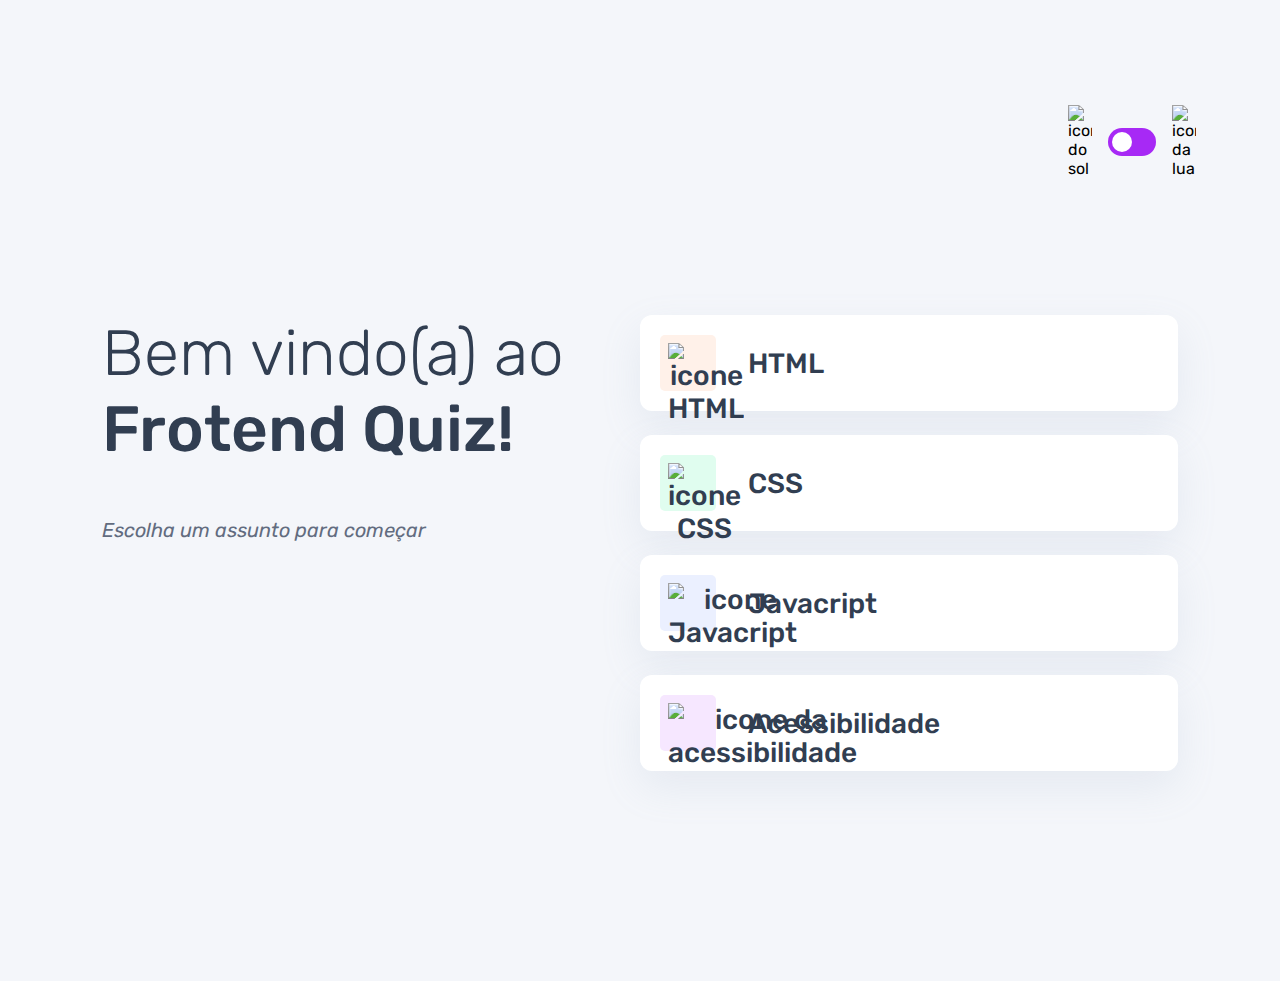
==== index.html @ b5cb2a6a "primeiros ajustes do tema no Javacript" ====
<!DOCTYPE html>
<html lang="en">
<head>
    <meta charset="UTF-8">
    <meta name="viewport" content="width=device-width, initial-scale=1.0">
    <link rel="preconnect" href="https://fonts.googleapis.com">
    <link rel="preconnect" href="https://fonts.gstatic.com" crossorigin>
    <link href="https://fonts.googleapis.com/css2?family=Rubik:ital,wght@0,300..900;1,300..900&display=swap" rel="stylesheet">
    <link rel="stylesheet" href="style.css">
    <script src="./script.js" defer></script>
    <title>Quiz App</title>
</head>
<body>
    <header>
        <div class="tema">
            <img src="./assets/images/icon-sun-dark.svg" alt="icone do sol">
            <button>
                <div></div>
            </button>
            <img src="./assets/images/icon-moon-dark.svg" alt="icone da lua">
        </div>
       
    </header>

    <main>

      <section class="boas_vindas">
        <h1>
                Bem vindo(a) ao <br> 
            <strong>Frotend Quiz!</strong>
        </h1>
        <p>Escolha um assunto para começar</p>
      </section>

        <section class="assuntos">
            <button class="botao_html">
                <div>
                    <img src="./assets/images/icon-html.svg" alt="icone HTML">
                </div>
                HTML
            </button>

            <button class="botao_css">
                <div>
                    <img src="./assets/images/icon-css.svg" alt="icone CSS">
                </div>
                CSS
            </button>

            <button class="botao_javascript">
                <div>
                    <img src="./assets/images/icon-js.svg" alt="icone Javacript">
                </div>
                Javacript
            </button>

            <button class="botao_acessibilidade">
                <div>
                    <img src="./assets/images/icon-accessibility.svg" alt="icone da acessibilidade">
                </div>
                Acessibilidade
            </button>
        </section>

    </main>

    <a href="./pages/quiz/quiz.html"></a>
</body>
</html>
---- style.css ----
*{
    margin: 0;
    padding: 0;
    box-sizing: border-box;
    font-family: "Rubik", sans-serif;
    -webkit-font-smoothing: antialiased;
}

:root{
    --bg-color: #f4f6fa;
    --purple: #a729f5;
    --primary-text-color: #313e51;
    --secondary-text-color: #626c7f;
    --button-bg: #fff;
    --shadow: 0px 16px 40px 0px rgba(143, 160, 193, 0.14);
    --bg-html: #fff1e9;
    --bg-css: #e0fdef;
    --bg-javascript: #ebf0ff;
    --bg-acessibilidade: #f6e7ff;
    --white: #fff;
    --bg-mobile: url(./assets/images/pattern-background-mobile-light.svg);
    --bg-desktop: url(./assets/images/pattern-background-desktop-light.svg);

}

body.escuro {
    --bg-color: #313e51;
    --bg-mobile: url(./assets/images/pattern-background-mobile-dark.svg);
    --bg-desktop: url(./assets/images/pattern-background-desktop-dark.svg);
    --primary-text-color: #fff;
    --secondaru-text-color: #abc1e1;
    --button-bg: #3b4d66;
    --shadow: 0px 16px 40px 0px rgba(49, 62, 81, 0.14);

}

body{
    height: 100svh;
    background: var(--bg-mobile) var(--bg-color);
    background-repeat: no-repeat;
    background-size: cover;
}

header{

    padding: 16px 24px;
    display: flex;
    justify-content: flex-end;
    max-width: 1160px;
    margin-inline: auto;
 
}

.tema{
    padding: 8px 0;
    display: flex;
    align-items: center;
    gap: 8px;
}

.tema img{
    width: 16px;
}

.tema button {
    height: 20px;
    width: 32px;
    background: var(--purple);
    border: 0;
    border-radius: 999px;
    padding: 4px;
    display: flex;
}

.tema button div{
    background: var(--white);
    width: 12px;
    height: 12px;
    border-radius: 999px;
}

main{
    padding: 32px 42px;

}

.boas_vindas{
    margin-bottom: 40px;
}

.boas_vindas h1{
    font-size: 40px;
    font-weight: 300;
    color: var(--primary-text-color);
    margin-bottom: 16px;
}

.boas_vindas h1 strong{
    font-weight: 500;

}

.boas_vindas p{
    color: var(--secondary-text-color);
    font-size: 14px;
    line-height: 150%;
    font-style: italic;
}

.assuntos{
    display: flex;
    flex-direction: column;
    gap: 12px;
}

.assuntos button{
    border: none;
    background: var(--button-bg);
    display: flex;
    align-items: center;
    gap: 16px;
    padding: 12px;
    border-radius: 12px;
    box-shadow: var(--shadow);
    font-size: 10px;
    font-weight: 500;
    color: var(--primary-text-color);
}

.assuntos button div{
    width: 40px;
    height: 40px;
    padding: 5px;
    border-radius: 5px;
}

.assuntos button img{
    width: 100%;
}

.botao_html div {
    background: var(--bg-html);
}

.botao_css div {
    background: var(--bg-css);
}

.botao_javascript div{
    background: var(--bg-javascript);
}

.botao_acessibilidade div{
    background: var(--bg-acessibilidade);
}

@media(min-width: 1100px){
    body{
        background: var(--bg-desktop) var(--bg-color);
        background-size: cover;
        background-repeat: no-repeat;
    }

    header{
        margin-block: 81px;
    }

    .tema{
        gap: 16px;
    }

    .tema img{
        width: 24px;
    }

    .tema button {
        width: 48px;
        height: 28px;
    }

    .tema button div{
        width: 20px;
        height: 20px;
    }

    main{
        display: flex;
        max-width: 1160px;
        margin-inline: auto;
    }

    section{
        width: 100%;
    }

    .boas_vindas h1{
        font-size: 64px;
        margin-bottom: 48px;
    }

    .boas_vindas p{
        font-size: 20px;
    }

    .assuntos{
        gap: 24px;
    }

    .assuntos button{
      font-size: 28px;
      padding: 20px;
      gap: 32px;

    }

    .assuntos button div{
        width: 56px;
        height: 56px;
        padding: 8px;
    }
}
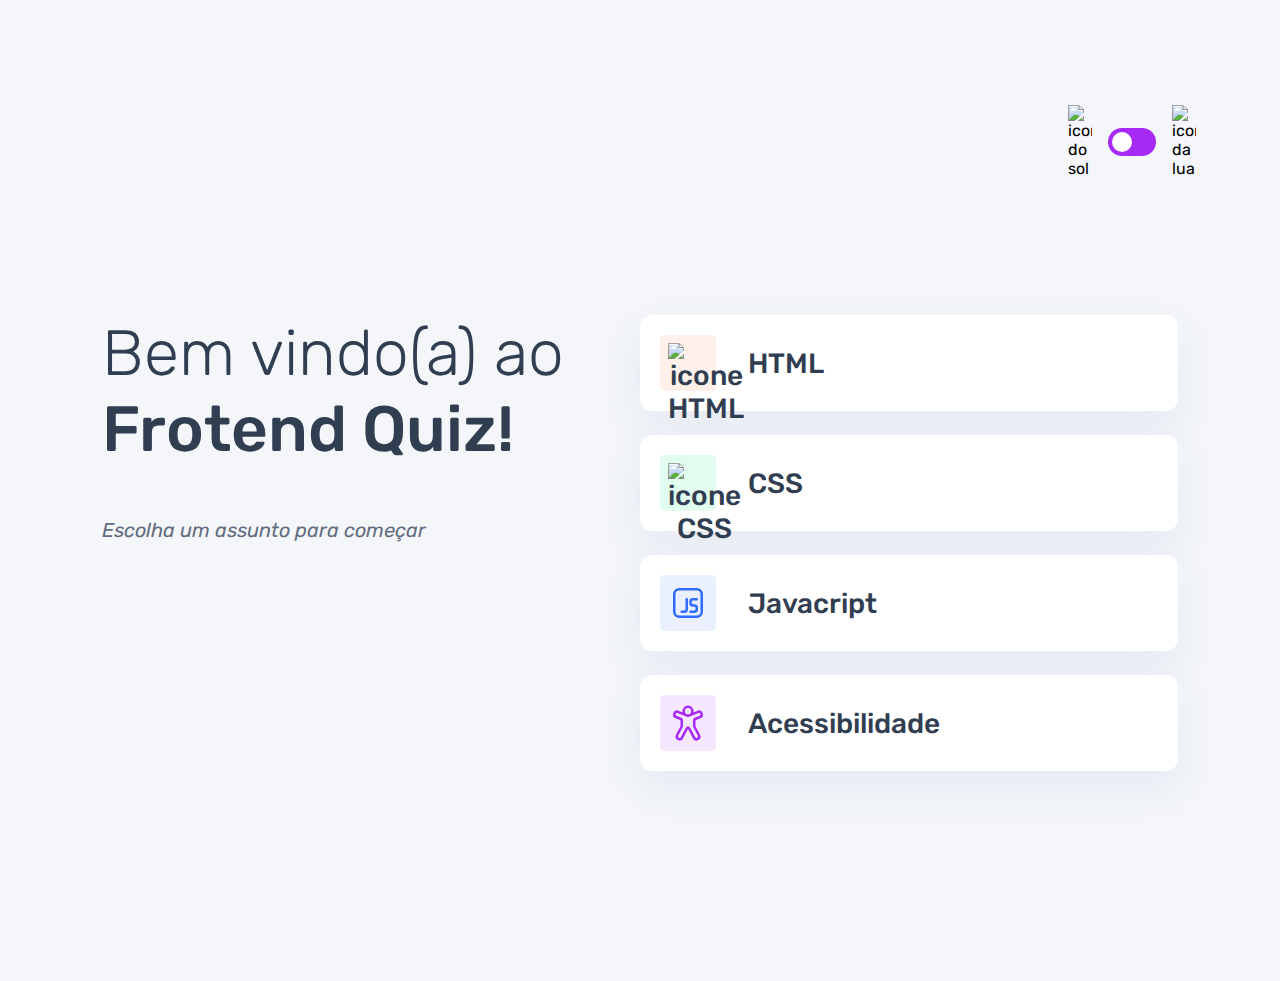
==== commit 2fa684e9: "alteração dinamica da pagina" ====
--- a/index.html
+++ b/index.html
@@ -7,7 +7,7 @@
     <link rel="preconnect" href="https://fonts.gstatic.com" crossorigin>
     <link href="https://fonts.googleapis.com/css2?family=Rubik:ital,wght@0,300..900;1,300..900&display=swap" rel="stylesheet">
     <link rel="stylesheet" href="style.css">
-    <script src="./script.js" defer></script>
+    <script src="./script.js" type="module" defer></script>
     <title>Quiz App</title>
 </head>
 <body>
@@ -49,21 +49,19 @@
 
             <button class="botao_javascript">
                 <div>
-                    <img src="./assets/images/icon-js.svg" alt="icone Javacript">
+                    <img src="./assets/images/icon-javascript.svg" alt="icone Javacript">
                 </div>
                 Javacript
             </button>
 
             <button class="botao_acessibilidade">
                 <div>
-                    <img src="./assets/images/icon-accessibility.svg" alt="icone da acessibilidade">
+                    <img src="./assets/images/icon-accessibilidade.svg" alt="icone da acessibilidade">
                 </div>
                 Acessibilidade
             </button>
         </section>
 
     </main>
-
-    <a href="./pages/quiz/quiz.html"></a>
 </body>
 </html>--- a/style.css
+++ b/style.css
@@ -70,6 +70,7 @@
     border-radius: 999px;
     padding: 4px;
     display: flex;
+    cursor: pointer;
 }
 
 .tema button div{
@@ -125,6 +126,7 @@
     font-size: 10px;
     font-weight: 500;
     color: var(--primary-text-color);
+    cursor: pointer;
 }
 
 .assuntos button div{
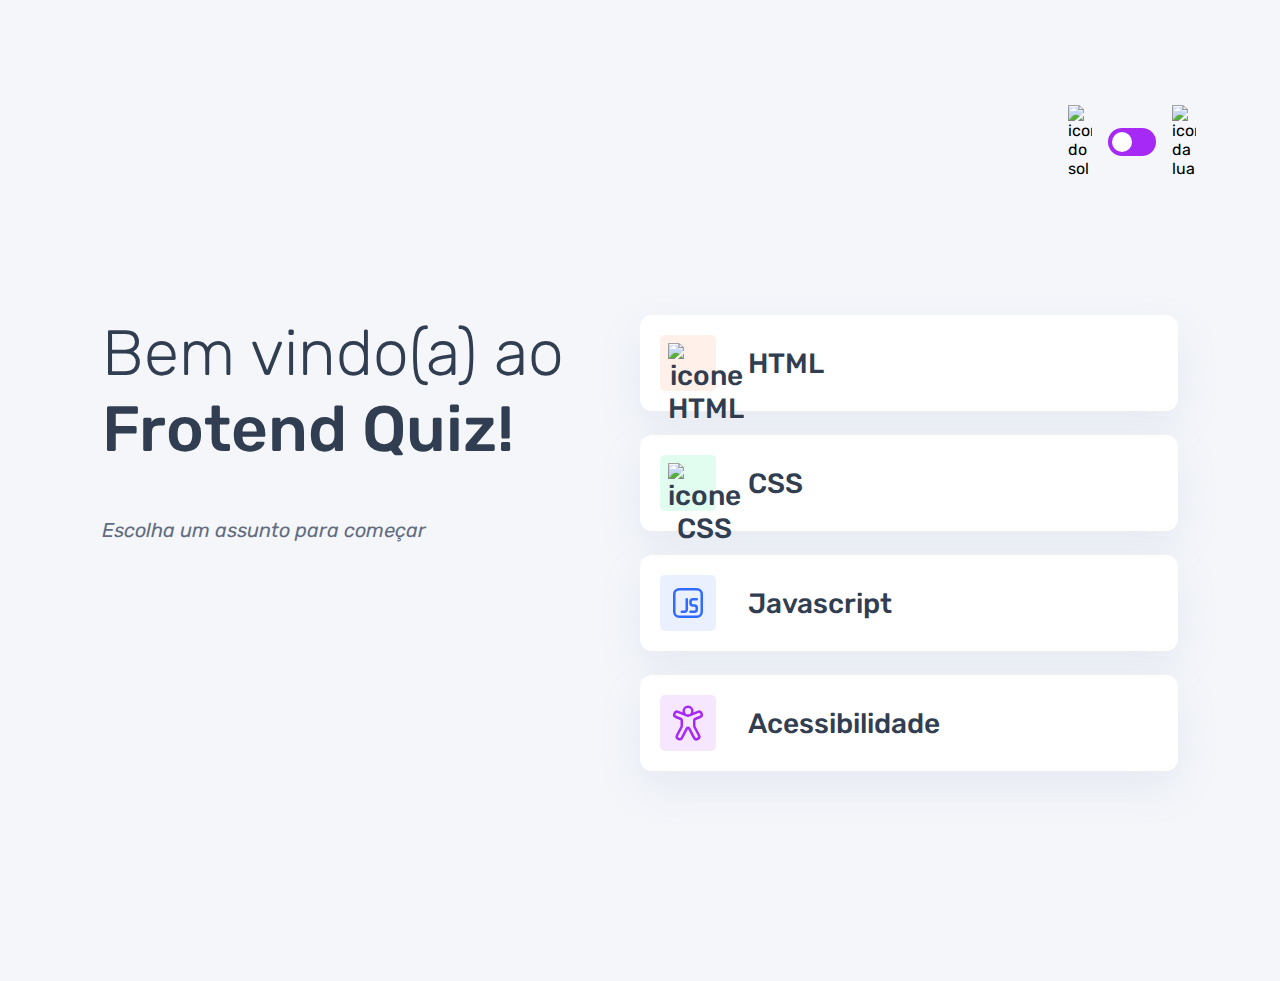
==== commit 015bbe2e: "ajustes da função de selecionar assunto para funcionar em todos os dispositivos" ====
--- a/index.html
+++ b/index.html
@@ -37,28 +37,28 @@
                 <div>
                     <img src="./assets/images/icon-html.svg" alt="icone HTML">
                 </div>
-                HTML
+                <span>HTML</span>
             </button>
 
             <button class="botao_css">
                 <div>
                     <img src="./assets/images/icon-css.svg" alt="icone CSS">
                 </div>
-                CSS
+                <span>CSS</span>
             </button>
 
             <button class="botao_javascript">
                 <div>
-                    <img src="./assets/images/icon-javascript.svg" alt="icone Javacript">
+                    <img src="./assets/images/icon-javascript.svg" alt="icone Javascript">
                 </div>
-                Javacript
+                <span>Javascript</span>
             </button>
 
             <button class="botao_acessibilidade">
                 <div>
                     <img src="./assets/images/icon-accessibilidade.svg" alt="icone da acessibilidade">
                 </div>
-                Acessibilidade
+                <span>Acessibilidade</span>
             </button>
         </section>
 
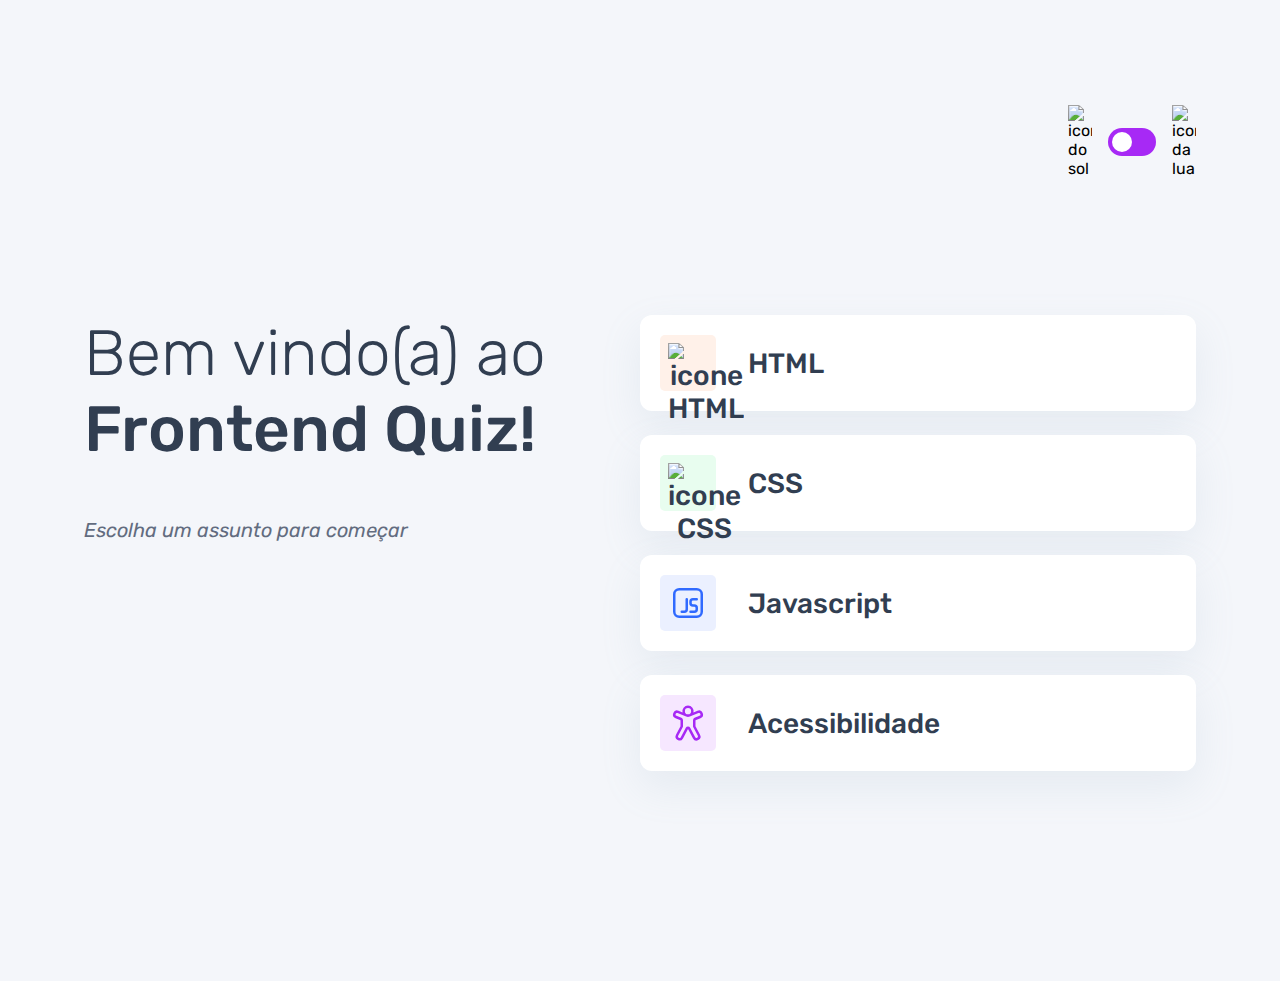
==== commit bee97b64: "ajustes que o professor pediu na ultima aula" ====
--- a/index.html
+++ b/index.html
@@ -1,5 +1,5 @@
 <!DOCTYPE html>
-<html lang="en">
+<html lang="pt-BR">
 <head>
     <meta charset="UTF-8">
     <meta name="viewport" content="width=device-width, initial-scale=1.0">
@@ -27,7 +27,7 @@
       <section class="boas_vindas">
         <h1>
                 Bem vindo(a) ao <br> 
-            <strong>Frotend Quiz!</strong>
+            <strong>Frontend Quiz!</strong>
         </h1>
         <p>Escolha um assunto para começar</p>
       </section>
@@ -56,7 +56,7 @@
 
             <button class="botao_acessibilidade">
                 <div>
-                    <img src="./assets/images/icon-accessibilidade.svg" alt="icone da acessibilidade">
+                    <img src="./assets/images/icon-acessibilidade.svg" alt="icone da acessibilidade">
                 </div>
                 <span>Acessibilidade</span>
             </button>
--- a/style.css
+++ b/style.css
@@ -12,9 +12,9 @@
     --primary-text-color: #313e51;
     --secondary-text-color: #626c7f;
     --button-bg: #fff;
-    --shadow: 0px 16px 40px 0px rgba(143, 160, 193, 0.14);
+    --shadow: 0px 16px 40px 0px rgba(143, 168, 193, 0.14);
     --bg-html: #fff1e9;
-    --bg-css: #e0fdef;
+    --bg-css: #e8fdef;
     --bg-javascript: #ebf0ff;
     --bg-acessibilidade: #f6e7ff;
     --white: #fff;
@@ -28,7 +28,7 @@
     --bg-mobile: url(./assets/images/pattern-background-mobile-dark.svg);
     --bg-desktop: url(./assets/images/pattern-background-desktop-dark.svg);
     --primary-text-color: #fff;
-    --secondaru-text-color: #abc1e1;
+    --secondary-text-color: #abc1e1;
     --button-bg: #3b4d66;
     --shadow: 0px 16px 40px 0px rgba(49, 62, 81, 0.14);
 
@@ -81,7 +81,7 @@
 }
 
 main{
-    padding: 32px 42px;
+    padding: 32px 24px;
 
 }
 
